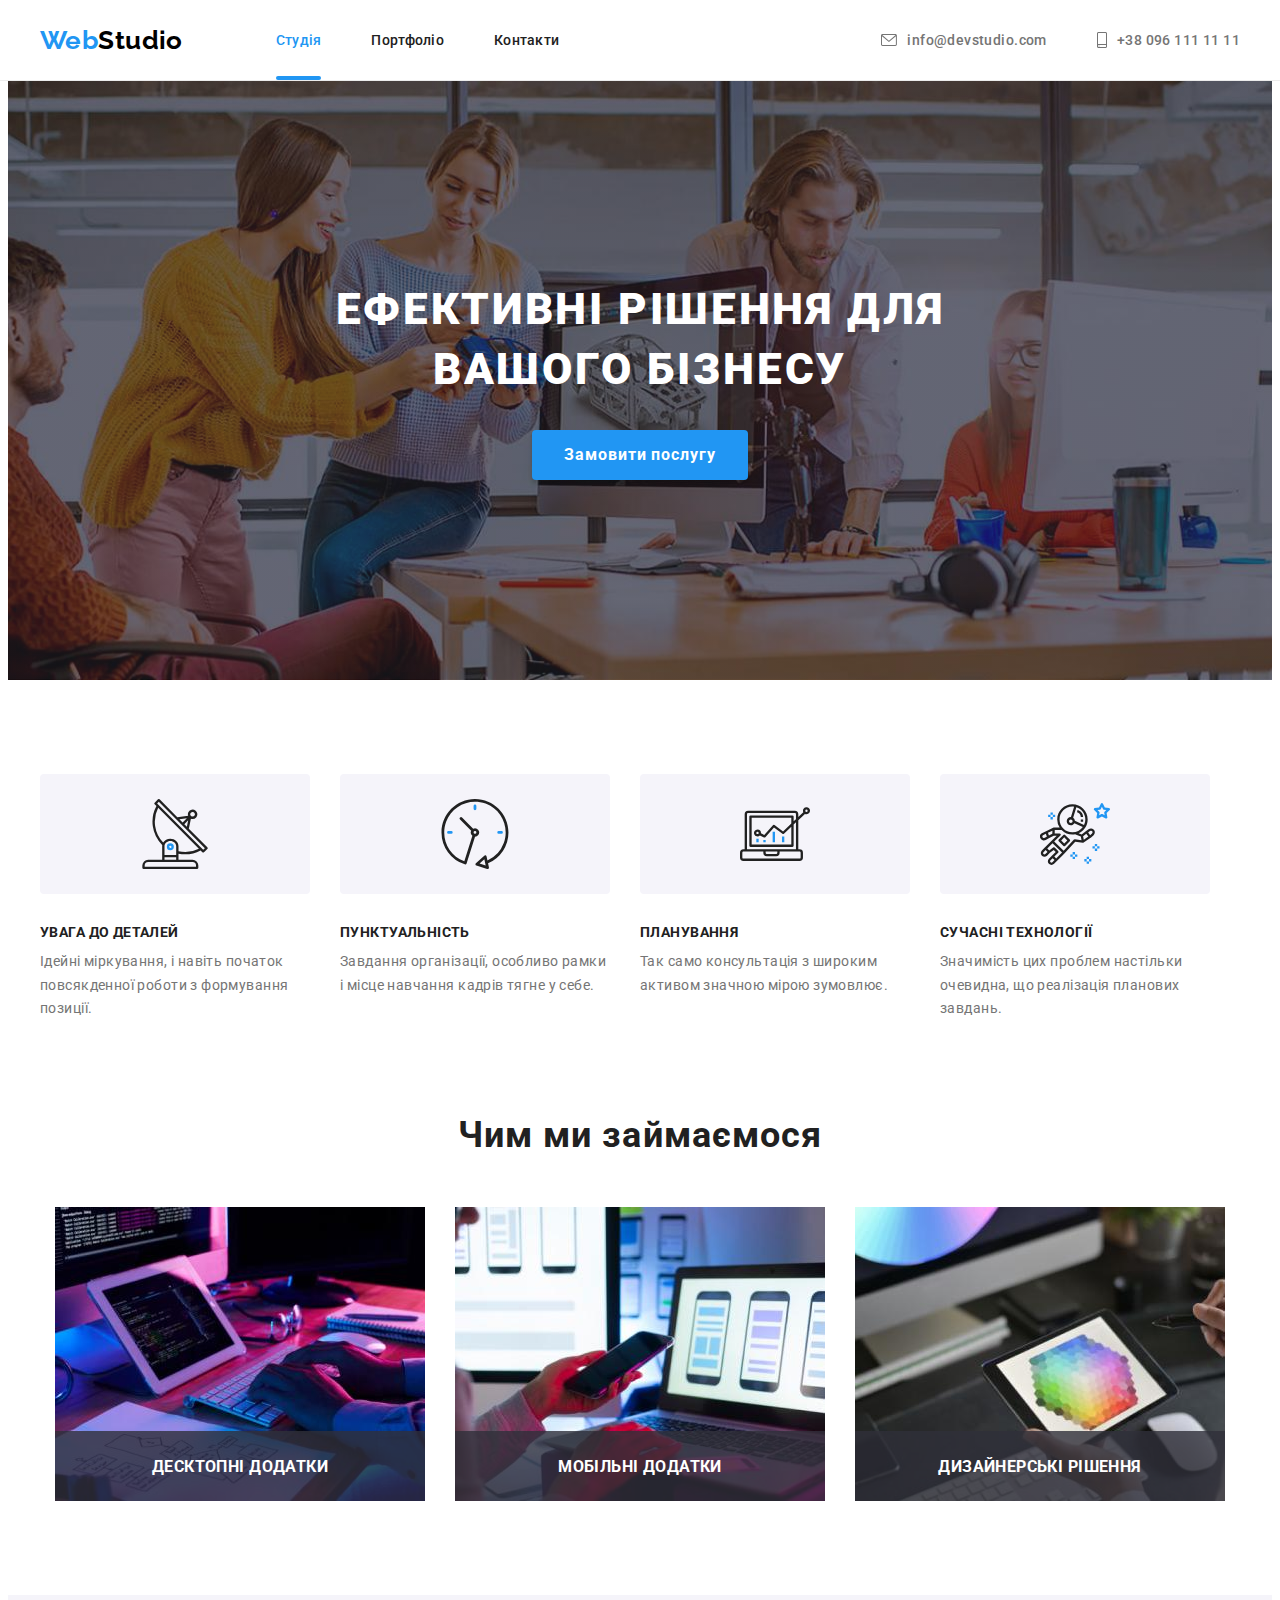
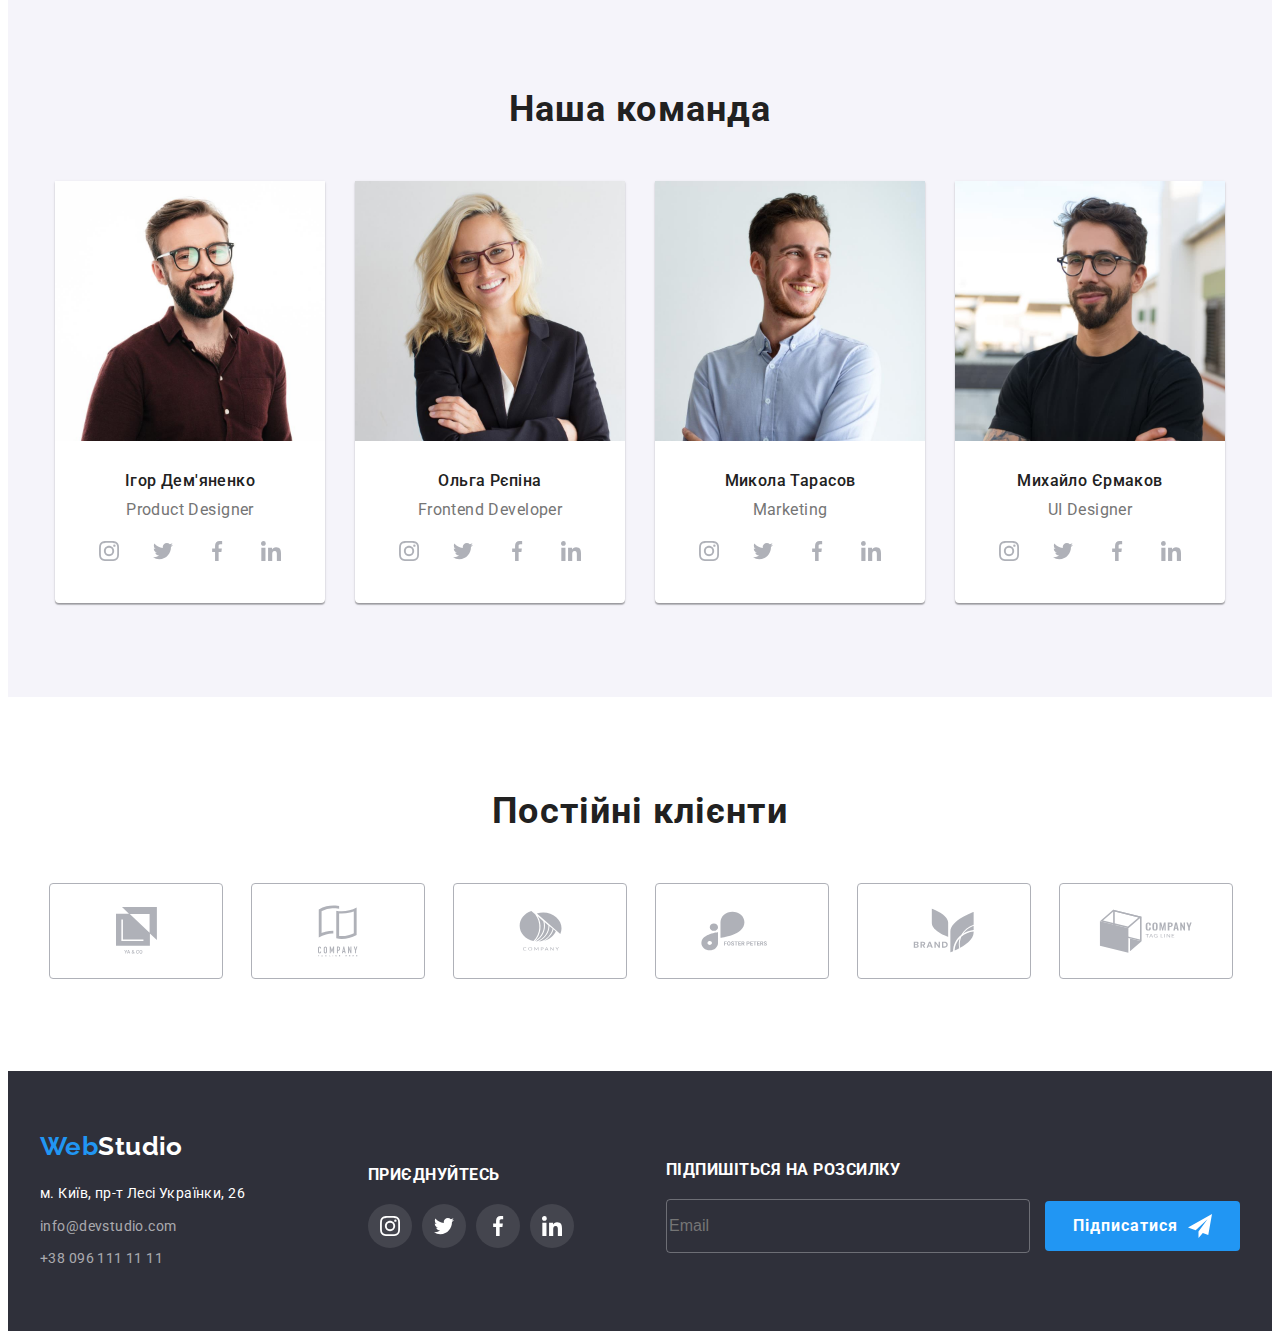
==== index.html @ 8e401e60 "update footer" ====
<!DOCTYPE html>
<html lang="uk">
  <head>
    <meta charset="UTF-8" />
    <meta
      http-equiv="X-UA-Compatible"
      content="IE=edge"
    />
    <meta
      name="viewport"
      content="width=device-width, initial-scale=1.0"
    />
    <title>Студія</title>
    <link
      rel="preconnect"
      href="https://fonts.googleapis.com"
    />
    <link
      rel="preconnect"
      href="https://fonts.gstatic.com"
      crossorigin
    />
    <link
      href="https://fonts.googleapis.com/css2?family=Raleway:wght@700&family=Roboto:wght@400;500;700;900&display=swap"
      rel="stylesheet"
    />
    <link
      rel="stylesheet"
      href="https://cdnjs.cloudflare.com/ajax/libs/modern-normalize/1.0.0/modern-normalize.min.css"
      integrity="sha512-ISS7cAi1PEhQ8jnbJpJZMd29NlhNj4AWYyLOSp2CE/CsHxTCu+r+t0D2yoJudVrd0/8fTVPUVDzY5Tvli75u/g=="
      crossorigin="anonymous"
    />
    <link
      rel="stylesheet"
      href="./css/styles.css"
    />
  </head>
  <body>
    <header class="header">
      <div class="container outline">
        <a class="logo link" href="./index.html">
          <span class="accent">Web</span>Studio</a
        >
        <nav>
          <ul class="header-nav list">
            <li class="nav-item">
              <a
                class="link current"
                href="./index.html"
                >Студія</a
              >
            </li>
            <li class="nav-item">
              <a
                class="link"
                href="./portfolio.html"
                >Портфоліо</a
              >
            </li>
            <li class="nav-item">
              <a class="link" href="">Контакти</a>
            </li>
          </ul>
        </nav>
        <ul class="contacts list">
          <li class="contacts-item">
            <a
              class="contacts-item link"
              href="mailto:info@devstudio.com"
            >
              <svg
                class="icon envelope"
                width="16"
                height="12"
              >
                <use
                  href="./images/icons.svg#icon-envelope"
                ></use>
              </svg>
              info@devstudio.com
            </a>
          </li>
          <li class="contacts-item">
            <a
              class="contacts-item link"
              href="tel:+380961111111"
            >
              <svg
                class="icon smartphone"
                width="10"
                height="16"
              >
                <use
                  href="./images/icons.svg#icon-smartphone"
                ></use>
              </svg>
              +38 096 111 11 11</a
            >
          </li>
        </ul>
      </div>
    </header>
    <main>
      <!-- section HERO  -->

      <section class="section hero">
        <div class="container">
          <h1 class="hero title">
            Ефективні рішення для вашого бізнесу
          </h1>
          <button
            data-modal-open
            type="button"
            class="hero-btn btn"
          >
            Замовити послугу
          </button>
        </div>
      </section>
      <!-- section FEATURES -->

      <section class="section features">
        <div class="container outline">
          <h2 class="visually-hidden">
            Особливості
          </h2>
          <ul class="feature-list list">
            <li>
              <div class="feature-icon">
                <svg
                  class="icon antenna"
                  width="70"
                  height="70"
                >
                  <use
                    href="./images/icons.svg#icon-antenna"
                  ></use>
                </svg>
              </div>
              <h3 class="feature-item subtitle">
                Увага до деталей
              </h3>
              <p class="feature-item text">
                Ідейні міркування, і навіть
                початок повсякденної роботи з
                формування позиції.
              </p>
            </li>
            <li>
              <div class="feature-icon">
                <svg
                  class="icon clock"
                  width="70"
                  height="70"
                >
                  <use
                    href="./images/icons.svg#icon-clock"
                  ></use>
                </svg>
              </div>
              <h3 class="feature-item subtitle">
                Пунктуальність
              </h3>
              <p class="feature-item text">
                Завдання організації, особливо
                рамки і місце навчання кадрів
                тягне у себе.
              </p>
            </li>
            <li>
              <div class="feature-icon">
                <svg
                  class="icon diagram"
                  width="70"
                  height="70"
                >
                  <use
                    href="./images/icons.svg#icon-diagram"
                  ></use>
                </svg>
              </div>
              <h3 class="feature-item subtitle">
                Планування
              </h3>
              <p class="feature-item text">
                Так само консультація з широким
                активом значною мірою зумовлює.
              </p>
            </li>
            <li>
              <div class="feature-icon">
                <svg
                  class="icon astronaut"
                  width="70"
                  height="70"
                >
                  <use
                    href="./images/icons.svg#icon-astronaut"
                  ></use>
                </svg>
              </div>
              <h3 class="feature-item subtitle">
                Сучасні технології
              </h3>
              <p class="feature-item text">
                Значимість цих проблем настільки
                очевидна, що реалізація планових
                завдань.
              </p>
            </li>
          </ul>
        </div>
      </section>
      <!-- --------------------- section WORK -->

      <section class="section work">
        <div class="container outline">
          <h2 class="work title">
            Чим ми займаємося
          </h2>
          <ul class="work-list list">
            <li class="work-item">
              <div class="thumb">
                <img
                  src="./images/fig1.jpg"
                  alt="Десктопні додатки"
                  width="370"
                  height="294"
                />
              </div>
              <div class="work-label">
                <h3>Десктопні додатки</h3>
              </div>
            </li>
            <li class="work-item">
              <div class="thumb">
                <img
                  src="./images/fig2.jpg"
                  alt="Мобільні додатки"
                  width="370"
                  height="294"
                />
              </div>
              <div class="work-label">
                <h3>Мобільні додатки</h3>
              </div>
            </li>
            <li class="work-item">
              <div class="thumb">
                <img
                  src="./images/fig3.jpg"
                  alt="Дизайнерські рішення"
                  width="370"
                  height="294"
                />
              </div>
              <div class="work-label">
                <h3>Дизайнерські рішення</h3>
              </div>
            </li>
          </ul>
        </div>
      </section>
      <!------------------------ section TEAM -------------------->
      <section class="section team">
        <div class="container outline">
          <h2 class="team title">Наша команда</h2>
          <ul class="team-list list">
            <li class="team-item">
              <img
                src="./images/img0.jpg"
                alt="Ігор Дем'яненко"
                width="270"
                height="260"
              />
              <div class="team-item-descr">
                <h3 class="team subtitle">
                  Ігор Дем'яненко
                </h3>
                <p lang="en" class="team text">
                  Product Designer
                </p>
                <ul class="team-socials list">
                  <li class="social-item">
                    <a
                      class="social-link"
                      href="https://www.instagram.com"
                      target="_blank"
                      rel="noopener noreferrer nofollow"
                    >
                      <svg
                        class="social-icon"
                        width="20"
                        height="20"
                      >
                        <use
                          href="./images/icons.svg#icon-instagram"
                        ></use>
                      </svg>
                    </a>
                  </li>
                  <li class="social-item">
                    <a
                      class="social-link"
                      href="https://www.twitter.com"
                      target="_blank"
                      rel="noopener noreferrer nofollow"
                    >
                      <svg
                        class="social-icon"
                        width="20"
                        height="20"
                      >
                        <use
                          href="./images/icons.svg#icon-twitter"
                        ></use>
                      </svg>
                    </a>
                  </li>
                  <li class="social-item">
                    <a
                      class="social-link"
                      href="https://www.facebook.com"
                      target="_blank"
                      rel="noopener noreferrer nofollow"
                    >
                      <svg
                        class="social-icon"
                        width="20"
                        height="20"
                      >
                        <use
                          href="./images/icons.svg#icon-facebook"
                        ></use>
                      </svg>
                    </a>
                  </li>
                  <li class="social-item">
                    <a
                      class="social-link"
                      href="https://www.linkedin.com"
                      target="_blank"
                      rel="noopener noreferrer nofollow"
                    >
                      <svg
                        class="social-icon"
                        width="20"
                        height="20"
                      >
                        <use
                          href="./images/icons.svg#icon-linkedin"
                        ></use>
                      </svg>
                    </a>
                  </li>
                </ul>
              </div>
            </li>
            <li class="team-item">
              <img
                src="./images/img1.jpg"
                alt="Ольга Рєпіна"
                width="270"
                height="260"
              />
              <div class="div team-item-descr">
                <h3 class="team subtitle">
                  Ольга Рєпіна
                </h3>
                <p lang="en" class="team text">
                  Frontend Developer
                </p>
                <ul class="team-socials list">
                  <li class="social-item">
                    <a
                      class="social-link"
                      href="https://www.instagram.com"
                      target="_blank"
                      rel="noopener noreferrer nofollow"
                    >
                      <svg
                        class="social-icon"
                        width="20"
                        height="20"
                      >
                        <use
                          href="./images/icons.svg#icon-instagram"
                        ></use>
                      </svg>
                    </a>
                  </li>
                  <li class="social-item">
                    <a
                      class="social-link"
                      href="https://www.twitter.com"
                      target="_blank"
                      rel="noopener noreferrer nofollow"
                    >
                      <svg
                        class="social-icon"
                        width="20"
                        height="20"
                      >
                        <use
                          href="./images/icons.svg#icon-twitter"
                        ></use>
                      </svg>
                    </a>
                  </li>
                  <li class="social-item">
                    <a
                      class="social-link"
                      href="https://www.facebook.com"
                      target="_blank"
                      rel="noopener noreferrer nofollow"
                    >
                      <svg
                        class="social-icon"
                        width="20"
                        height="20"
                      >
                        <use
                          href="./images/icons.svg#icon-facebook"
                        ></use>
                      </svg>
                    </a>
                  </li>
                  <li class="social-item">
                    <a
                      class="social-link"
                      href="https://www.linkedin.com"
                      target="_blank"
                      rel="noopener noreferrer nofollow"
                    >
                      <svg
                        class="social-icon"
                        width="20"
                        height="20"
                      >
                        <use
                          href="./images/icons.svg#icon-linkedin"
                        ></use>
                      </svg>
                    </a>
                  </li>
                </ul>
              </div>
            </li>
            <li class="team-item">
              <img
                src="./images/img2.jpg"
                alt="Микола Тарасов"
                width="270"
                height="260"
              />
              <div class="div team-item-descr">
                <h3 class="team subtitle">
                  Микола Тарасов
                </h3>
                <p lang="en" class="team text">
                  Marketing
                </p>
                <ul class="team-socials list">
                  <li class="social-item">
                    <a
                      class="social-link"
                      href="https://www.instagram.com"
                      target="_blank"
                      rel="noopener noreferrer nofollow"
                    >
                      <svg
                        class="social-icon"
                        width="20"
                        height="20"
                      >
                        <use
                          href="./images/icons.svg#icon-instagram"
                        ></use>
                      </svg>
                    </a>
                  </li>
                  <li class="social-item">
                    <a
                      class="social-link"
                      href="https://www.twitter.com"
                      target="_blank"
                      rel="noopener noreferrer nofollow"
                    >
                      <svg
                        class="social-icon"
                        width="20"
                        height="20"
                      >
                        <use
                          href="./images/icons.svg#icon-twitter"
                        ></use>
                      </svg>
                    </a>
                  </li>
                  <li class="social-item">
                    <a
                      class="social-link"
                      href="https://www.facebook.com"
                      target="_blank"
                      rel="noopener noreferrer nofollow"
                    >
                      <svg
                        class="social-icon"
                        width="20"
                        height="20"
                      >
                        <use
                          href="./images/icons.svg#icon-facebook"
                        ></use>
                      </svg>
                    </a>
                  </li>
                  <li class="social-item">
                    <a
                      class="social-link"
                      href="https://www.linkedin.com"
                      target="_blank"
                      rel="noopener noreferrer nofollow"
                    >
                      <svg
                        class="social-icon"
                        width="20"
                        height="20"
                      >
                        <use
                          href="./images/icons.svg#icon-linkedin"
                        ></use>
                      </svg>
                    </a>
                  </li>
                </ul>
              </div>
            </li>
            <li class="team-item">
              <img
                src="./images/img3.jpg"
                alt="Михайло Єрмаков"
                width="270"
                height="260"
              />
              <div class="team-item-descr">
                <h3 class="team subtitle">
                  Михайло Єрмаков
                </h3>
                <p lang="en" class="team text">
                  UI Designer
                </p>
                <ul class="team-socials list">
                  <li class="social-item">
                    <a
                      class="social-link"
                      href="https://www.instagram.com"
                      target="_blank"
                      rel="noopener noreferrer nofollow"
                    >
                      <svg
                        class="social-icon"
                        width="20"
                        height="20"
                      >
                        <use
                          href="./images/icons.svg#icon-instagram"
                        ></use>
                      </svg>
                    </a>
                  </li>
                  <li class="social-item">
                    <a
                      class="social-link"
                      href="https://www.twitter.com"
                      target="_blank"
                      rel="noopener noreferrer nofollow"
                    >
                      <svg
                        class="social-icon"
                        width="20"
                        height="20"
                      >
                        <use
                          href="./images/icons.svg#icon-twitter"
                        ></use>
                      </svg>
                    </a>
                  </li>
                  <li class="social-item">
                    <a
                      class="social-link"
                      href="https://www.facebook.com"
                      target="_blank"
                      rel="noopener noreferrer nofollow"
                    >
                      <svg
                        class="social-icon"
                        width="20"
                        height="20"
                      >
                        <use
                          href="./images/icons.svg#icon-facebook"
                        ></use>
                      </svg>
                    </a>
                  </li>
                  <li class="social-item">
                    <a
                      class="social-link"
                      href="https://www.linkedin.com"
                      target="_blank"
                      rel="noopener noreferrer nofollow"
                    >
                      <svg
                        class="social-icon"
                        width="20"
                        height="20"
                      >
                        <use
                          href="./images/icons.svg#icon-linkedin"
                        ></use>
                      </svg>
                    </a>
                  </li>
                </ul>
              </div>
            </li>
          </ul>
        </div>
      </section>
      <!-- --------------------- section CLIENTS--------------- -->
      <section class="section clients">
        <div class="container outline">
          <h2 class="clients title">
            Постійні клієнти
          </h2>
          <ul class="clients-list list">
            <li class="clients-item">
              <a
                class="client-link"
                href=""
                aria-label="YA&CO"
              >
                <svg
                  class="client-logo"
                  width="41"
                  height="47"
                >
                  <use
                    href="./images/icons.svg#icon-client-1"
                  ></use>
                </svg>
              </a>
            </li>
            <li class="clients-item">
              <a class="client-link" href="">
                <svg
                  class="client-logo"
                  width="40"
                  height="52"
                >
                  <use
                    href="./images/icons.svg#icon-client-2"
                  ></use>
                </svg>
              </a>
            </li>
            <li class="clients-item">
              <a class="client-link" href="">
                <svg
                  class="client-logo"
                  width="43"
                  height="41"
                >
                  <use
                    href="./images/icons.svg#icon-client-3"
                  ></use>
                </svg>
              </a>
            </li>
            <li class="clients-item">
              <a class="client-link" href="">
                <svg
                  class="client-logo"
                  width="84"
                  height="40"
                >
                  <use
                    href="./images/icons.svg#icon-client-4"
                  ></use>
                </svg>
              </a>
            </li>
            <li class="clients-item">
              <a class="client-link" href="">
                <svg
                  class="client-logo"
                  width="62"
                  height="45"
                >
                  <use
                    href="./images/icons.svg#icon-client-5"
                  ></use>
                </svg>
              </a>
            </li>
            <li class="clients-item">
              <a class="client-link" href="">
                <svg
                  class="client-logo"
                  width="94"
                  height="44"
                >
                  <use
                    href="./images/icons.svg#icon-client-6"
                  ></use>
                </svg>
              </a>
            </li>
          </ul>
        </div>
      </section>
    </main>
    <footer class="footer">
      <div class="container">
        <div class="footer-contacts">
          <a
            class="logo link"
            href="./index.html"
          >
            <span class="accent">Web</span
            ><span class="logo-second-color"
              >Studio</span
            ></a
          >
          <address class="address">
            <ul class="address-list list">
              <li class="addr-list-item">
                <a
                  class="address-item link"
                  href="https://goo.gl/maps/LDMniA5MoxQiVdcX9"
                  target="_blank"
                  rel="noopener noreferrer nofollow"
                  >м. Київ, пр-т Лесі Українки,
                  26</a
                >
              </li>
              <li class="addr-list-item">
                <a
                  class="address-item link"
                  href="mailto:info@devstudio.com"
                  >info@devstudio.com</a
                >
              </li>
              <li class="addr-list-item">
                <a
                  class="address-item link"
                  href="tel:+380961111111"
                  >+38 096 111 11 11</a
                >
              </li>
            </ul>
          </address>
        </div>
        <div class="joinup">
          <p>приєднуйтесь</p>
          <ul class="team-socials list">
            <li class="social-item">
              <a
                class="footer-social-link"
                href="https://www.instagram.com"
                target="_blank"
                rel="noopener noreferrer nofollow"
              >
                <svg
                  class="social-icon"
                  width="20"
                  height="20"
                >
                  <use
                    href="./images/icons.svg#icon-instagram"
                  ></use>
                </svg>
              </a>
            </li>
            <li class="social-item">
              <a
                class="footer-social-link"
                href="https://www.twitter.com"
                target="_blank"
                rel="noopener noreferrer nofollow"
              >
                <svg
                  class="social-icon"
                  width="20"
                  height="20"
                >
                  <use
                    href="./images/icons.svg#icon-twitter"
                  ></use>
                </svg>
              </a>
            </li>
            <li class="social-item">
              <a
                class="footer-social-link"
                href="https://www.facebook.com"
                target="_blank"
                rel="noopener noreferrer nofollow"
              >
                <svg
                  class="social-icon"
                  width="20"
                  height="20"
                >
                  <use
                    href="./images/icons.svg#icon-facebook"
                  ></use>
                </svg>
              </a>
            </li>
            <li class="social-item">
              <a
                class="footer-social-link"
                href="https://www.linkedin.com"
                target="_blank"
                rel="noopener noreferrer nofollow"
              >
                <svg
                  class="social-icon"
                  width="20"
                  height="20"
                >
                  <use
                    href="./images/icons.svg#icon-linkedin"
                  ></use>
                </svg>
              </a>
            </li>
          </ul>
        </div>
        <form
          class="subscribe-form"
          autocomplete="on"
          novalidate
        >
          <label
            for="email"
            class="subscribe-label"
            >Підпишіться на розсилку</label
          >
          <input
            class="input-email"
            type="email"
            name="email"
            id="email"
            placeholder="Email"
          />

          <button
            type="submit"
            class="submit-btn btn"
          >
            Підписатися
            <svg
              class="icon-send"
              width="24"
              height="24"
            >
              <use
                href="./images/icons.svg#icon-send"
              ></use>
            </svg>
          </button>
        </form>
      </div>
    </footer>
    <div data-modal class="backdrop is-hidden">
      <div class="modal">
        <button
          data-modal-close
          type="button"
          class="close-btn"
        >
          <svg
            class="icon cross"
            width="11"
            height="11"
          >
            <use
              href="./images/icons.svg#icon-cross-1"
            ></use>
          </svg>
        </button>
        <form></form>
      </div>
    </div>
    <script src="./js/modal.js"></script>
  </body>
</html>
---- css/styles.css ----
/*  цвет основного текста #757575
    вторичный цвет (заголовки) #212121
    цвет акцента #2196f3 */
:root {
  --card-set-gap: 30px;
  --logo-primary-color: #000000;
  --logo-secondaty-color: #ffffff;
  --text-primary-color: #757575;
  --icon-main-color: #afb1b8;
  --title-color: #212121;
  --hero-text-color: #ffffff;
  --accent-color: #2196f3;
  --bg-primary-color: #ffffff;
  --bg-secondary-color: #f5f4fa;
  --bg-footer-color: #2f303a;
  --btn-bg-color: #f5f4fa;
  --btn-text-color: #212121;
  --btn-second-text-color: #ffffff;
  --addr-secondary-color: rgba(
    255,
    255,
    255,
    0.6
  );
  --cubic: 0.4, 0, 0.2, 1;
}
body {
  background-color: var(--bg-primary-color);
  color: var(--text-primary-color);
  font-family: 'Roboto', sans-serif;
  font-size: 14px;
  letter-spacing: 0.03em;
}
h1,
h2,
h3,
p,
ul {
  margin: 0;
  padding: 0;
}
img {
  display: block;
  max-width: 100%;
  height: auto;
}
/* ------------------utilitary classes--------------------- */
/* .outline {
  outline: 2px solid tomato;
} */
.container {
  margin: 0 auto;
  width: 1200px;
  padding: 0px 15px;
}
.list {
  list-style: none;
}
.link {
  text-decoration: none;
  color: inherit;
}
.title {
  color: var(--title-color);
  font-size: 36px;
  text-align: center;
  line-height: 1.16;
  letter-spacing: 0.03em;
}
.subtitle {
  color: var(--title-color);
  font-weight: 700;
}
.link.current[href] {
  display: flex;
  flex-direction: column;
  color: var(--accent-color);
}
.btn {
  display: inline-block;
  font-family: inherit;
  font-weight: 500;
  text-align: center;
  font-size: 16px;
  letter-spacing: inherit;
  line-height: 1.62;
  background-color: var(--btn-bg-color);
  color: var(--btn-text-color);
  border-radius: 4px;
  border: 0px;
  cursor: pointer;
  transition: color 250ms
      cubic-bezier(var(--cubic)),
    background-color 250ms
      cubic-bezier(var(--cubic)),
    box-shadow 250ms cubic-bezier(var(--cubic));
}
.btn.current {
  transition: none;
}
.visually-hidden {
  position: absolute;
  width: 1px;
  height: 1px;
  margin: -1px;
  border: 0;
  padding: 0;
  white-space: nowrap;
  overflow: hidden;
}
/* ----------- text-color transition ------- */
.header-nav .link,
.contacts-item,
.address-item,
.footer-social-link {
  transition: color 250ms
    cubic-bezier(var(--cubic));
}
/* ---------------------------- header ------------------ */
.header {
  border-bottom: 1px solid #ececec;
  position: fixed;
  top: 0;
  left: 0;
  right: 0;
  height: 80px;
  z-index: 3;
  background-color: var(--bg-primary-color);
}
.header > .container {
  display: flex;

  align-items: center;
}
.logo {
  color: var(--logo-primary-color);
  font-family: 'Raleway', sans-serif;
  font-weight: 700;
  font-size: 26px;
  line-height: 1.19;
  margin-right: 93px;
}
.logo .accent {
  color: var(--accent-color);
}

.header-nav {
  display: flex;
}
.header-nav > .nav-item:not(:last-child) {
  margin-right: 50px;
}
.header-nav .link {
  display: flex;
  text-decoration: none;
  font-weight: 500;
  letter-spacing: 0.02em;
  color: var(--title-color);
  padding-top: 32px;
}
.header-nav .link::after {
  content: '';
  flex-grow: 1;
  height: 4px;
  background-color: var(--accent-color);
  border-radius: 2px;
  margin-top: 28px;
}
.header-nav .link:hover,
.header-nav .link:focus {
  color: var(--accent-color);
}

.contacts.list {
  display: flex;
  margin-left: auto;
}
.contacts-item {
  display: flex;
  align-items: center;
  color: inherit;
}
.contacts-item > .icon {
  fill: currentColor;
  margin-right: 10px;
}
.contacts.list > .contacts-item:not(:last-child) {
  margin-right: 50px;
}
.contacts .link {
  font-weight: 500;
}
.contacts-item:hover,
.contacts-item:focus {
  color: var(--accent-color);
  fill: var(--accent-color);
}
/* page -------------------------------INDEX-------------------------- */

/* ----------------------------section Hero */

.section.hero {
  margin-top: 80px;
  background-color: var(--bg-footer-color);
  padding-top: 200px;
  padding-bottom: 200px;
  background-image: linear-gradient(
      rgba(47, 48, 58, 0.4),
      rgba(47, 48, 58, 0.4)
    ),
    url(../images/header-bgd-image.jpg);
  background-repeat: no-repeat;
  background-position: center;
  background-size: cover;
  max-width: 1600px;
  margin-left: auto;
  margin-right: auto;
}
.hero .container {
  display: flex;
  flex-direction: column;
  align-items: center;
}

.hero.title {
  margin-bottom: 30px;
  max-width: 696px;
  font-weight: 900;
  font-size: 44px;
  line-height: 1.36;
  letter-spacing: 0.06em;
  text-transform: uppercase;
  color: var(--hero-text-color);
}
.hero-btn.btn {
  padding: 10px 32px 10px 32px;
  background-color: var(--accent-color);
  box-shadow: 0px 4px 4px rgba(0, 0, 0, 0.15);
  font-weight: 700;
  font-size: 16px;
  line-height: 1.87;
  letter-spacing: 0.06em;
  color: var(--hero-text-color);
}
.backdrop.is-hidden {
  opacity: 0;
  visibility: collapse;
  pointer-events: none;
}
.backdrop {
  position: fixed;
  opacity: 1;
  z-index: 2;
  top: 0;
  left: 0;
  height: 100%;
  width: 100%;
  background-color: rgb(0, 0, 0, 0.2);
  transition: opacity 250ms
      cubic-bezier(var(--cubic)),
    visibility 250ms cubic-bezier(var(--cubic));
}
.backdrop.is-hidden .modal {
  transform: translate(-50%, -50%) scale(0.5);
}
.modal {
  position: absolute;
  width: 528px;
  height: 581px;
  padding: 40px 0;
  top: 50%;
  left: 50%;
  transform: translate(-50%, -50%) scale(1);
  transition: transform 250ms
    cubic-bezier(var(--cubic));
  box-shadow: 0px 1px 3px rgba(0, 0, 0, 0.12),
    0px 1px 1px rgba(0, 0, 0, 0.14),
    0px 2px 1px rgba(0, 0, 0, 0.2);
  border-radius: 4px;
  background-color: var(--bg-primary-color);
}
.close-btn {
  position: absolute;
  display: flex;
  width: 30px;
  height: 30px;
  top: 8px;
  right: 8px;
  border-radius: 50%;
  background-color: transparent;
  border: 1px solid rgba(0, 0, 0, 0.1);
  justify-content: center;
  align-items: center;
  cursor: pointer;
}
/* ----------------------------- section Features */
.features .container {
  display: flex;
  padding-top: 94px;
  padding-bottom: 94px;
}
.feature-list {
  display: flex;
}
.feature-icon {
  display: inline-flex;
  min-width: 270px;
  min-height: 120px;
  align-items: center;
  justify-content: center;
  background: var(--bg-secondary-color);
  border-radius: 4px;
  margin-bottom: 30px;
}
.feature-list > li {
  display: block;
  max-width: 270px;
  margin-right: 30px;
}
.feature-item.subtitle {
  display: block;
  margin-bottom: 10px;
  font-size: 14px;
  text-transform: uppercase;
}
.feature-item.text {
  line-height: 1.71;
}
/* ------------------------------ section WORKS */
.work .container {
  display: flex;
  flex-direction: column;
  padding-bottom: 94px;
}
.work.title {
  display: block;
  margin: 0 auto 50px;
}
.work-list {
  display: flex;
  justify-content: center;
}
.work-list > .work-item:not(:last-child) {
  margin-right: 30px;
}
.work-item {
  position: relative;
}
.work-label {
  position: absolute;
  display: flex;
  z-index: 1;
  width: 100%;
  height: 70px;
  bottom: 0;
  justify-content: center;
  align-items: center;
  text-transform: uppercase;
  text-align: center;
  color: var(--bg-primary-color);
  background-color: rgba(47, 48, 58, 0.8);
}
/* ------------------------------section Team */
.section.team {
  background-color: var(--bg-secondary-color);
}
.team .container {
  display: flex;
  padding-top: 94px;
  padding-bottom: 94px;
  flex-direction: column;
}
.team.title {
  margin-bottom: 50px;
}
.team-list {
  display: flex;
  justify-content: center;
}
.team-list > .team-item:not(:last-child) {
  margin-right: 30px;
}

.team-item {
  box-shadow: 0px 1px 3px rgba(0, 0, 0, 0.12),
    0px 1px 1px rgba(0, 0, 0, 0.14),
    0px 2px 1px rgba(0, 0, 0, 0.2);
  border-radius: 0px 0px 4px 4px;
  background-color: #ffffff;
}
.team-item-descr {
  padding: 30px 0;
}
.team.subtitle {
  margin-bottom: 10px;
  text-align: center;
  font-weight: 500;
}
.team.text {
  text-align: center;
  font-size: 16px;
  line-height: 1.19;
  margin-bottom: 10px;
}
.team-socials {
  display: flex;
  justify-content: center;
  align-items: center;
}
.social-item {
  width: 44px;
  height: 44px;
}
.social-item:not(:last-child) {
  margin-right: 10px;
}
.social-link {
  display: flex;
  height: 100%;
  width: 100%;
  justify-content: center;
  align-items: center;
  border-radius: 50%;
  color: var(--icon-main-color);
  transition: color 250ms
      cubic-bezier(var(--cubic)),
    background-color 250ms
      cubic-bezier(var(--cubic));
}
.social-link:hover,
.social-link:focus {
  background-color: var(--accent-color);
  color: var(--bg-primary-color);
}
.social-icon {
  fill: currentColor;
}
/* ------------------------------ section CLIENTS */
.clients > .container {
  padding-top: 94px;
  padding-bottom: 94px;
}
.clients .title {
  margin-bottom: 50px;
}
.clients-list {
  display: flex;
  justify-content: center;
}

.clients-item:not(:last-child) {
  margin-right: 30px;
}
.client-link {
  min-width: 170px;
  min-height: 92px;
  border: 1px solid;
  border-color: var(--icon-main-color);
  border-radius: 4px;
  display: flex;
  height: 100%;
  width: 100%;
  color: var(--icon-main-color);
  align-items: center;
  justify-content: center;
  transition: color 250ms
      cubic-bezier(var(--cubic)),
    border-color 250ms cubic-bezier(var(--cubic));
}

.client-link:hover {
  color: var(--accent-color);
  border-color: var(--accent-color);
}
.client-logo {
  fill: currentColor;
}
/* --------------------------------page --PORTFOLIO-- */
/* ----------------------------section PORTFOLIO */
.section.portfolio {
  padding-top: 94px;
  padding-bottom: 94px;
}
/* ------------------------- portfolio filter buttons area -- */
.btn-list {
  display: flex;
  justify-content: center;
  margin-bottom: 50px;
}
.btn-list > .btn-item:not(:last-child) {
  margin-right: 8px;
}
.portf-btn.btn.current {
  padding: 6px 25px;
  color: var(--btn-second-text-color);
  background-color: var(--accent-color);
  box-shadow: 0px 3px 1px rgba(0, 0, 0, 0.1),
    0px 1px 2px rgba(0, 0, 0, 0.08),
    0px 2px 2px rgba(0, 0, 0, 0.12);
}
.portf-btn {
  padding: 6px 22px;
}
.btn:hover,
.btn:focus {
  color: var(--hero-text-color);
  background-color: var(--accent-color);
  box-shadow: 0px 3px 1px rgba(0, 0, 0, 0.1),
    0px 1px 2px rgba(0, 0, 0, 0.08),
    0px 2px 2px rgba(0, 0, 0, 0.12);
}
/* -------------------------------------- portfolio content area -- */

.portf-list {
  display: flex;
  flex-wrap: wrap;
  margin-top: calc(-1 * var(--card-set-gap));
  margin-left: calc(-1 * var(--card-set-gap));
}
.portf-list > .portf-item {
  flex-basis: calc(
    100% / 3 - var(--card-set-gap)
  );
  margin-top: var(--card-set-gap);
  margin-left: var(--card-set-gap);
  transition: box-shadow 250ms
    cubic-bezier(var(--cubic));
}
.portf-list > .portf-item:hover {
  box-shadow: 0px 4px 4px rgba(0, 0, 0, 0.25);
}
.portf-thumb {
  position: relative;
  overflow: hidden;
}
.portf-thumb .overlay {
  position: absolute;
  width: 100%;
  height: 100%;
  bottom: 0;
  left: 0;
  background-color: rgba(33, 150, 243, 0.9);
  color: var(--bg-primary-color);
  font-size: 18px;
  line-height: 1.55;
  padding: 63px 24px;
  transform: translatey(101%);
  transition: transform 250ms
    cubic-bezier(var(--cubic));
}
.portf-item:hover .overlay {
  transform: translatey(0%);
}
.portf-item-descr {
  padding: 20px 24px;
  border: 1px solid #eeeeee;
}
.portf-item.subtitle {
  font-size: 18px;
  line-height: 2;
  letter-spacing: 0.06em;
  margin-bottom: 4px;
}
.portf-item.text {
  font-size: 16px;
  line-height: 1.88;
}

/* ------------------------------ footer */
/* ----------- footer transition ------- */
.footer {
  background-color: var(--bg-footer-color);
  padding-top: 60px;
  padding-bottom: 60px;
}
.footer .container {
  display: flex;
  justify-content: space-between;
  align-items: center;
}
.logo-second-color {
  color: var(--logo-secondaty-color);
}
.logo.link {
  display: flex;
}
.address-list {
  display: flex;
  flex-direction: column;
  margin-top: 20px;
}
.address-list > .addr-list-item:not(:last-child) {
  margin-bottom: 9px;
}
.address-item {
  text-align: left;
  font-style: normal;
  text-decoration: none;
  color: var(--logo-secondaty-color);
  line-height: 1.71;
}
.address-item[href^='mail'],
.address-item[href^='tel'] {
  color: var(--addr-secondary-color);
}
.address-item:hover,
.address-item:focus {
  color: var(--accent-color);
}
.joinup {
  display: flex;
  flex-direction: column;
}
.joinup > p {
  padding-top: 12px;
  font-weight: 700;
  font-size: 16px;
  line-height: 1.14;
  letter-spacing: 0.03em;
  color: var(--logo-secondaty-color);
  text-transform: uppercase;
  margin-bottom: 20px;
}
.social-item {
  border-radius: 50%;
}
.footer-social-link {
  display: flex;
  height: 100%;
  width: 100%;
  justify-content: center;
  align-items: center;
  border-radius: 50%;
  background-color: rgba(255, 255, 255, 0.1);
  color: var(--logo-secondaty-color);
  transition: background-color 250ms
    cubic-bezier(var(--cubic));
}
.footer-social-link:hover,
.footer-social-link:focus {
  background-color: var(--accent-color);
}
.subscribe-label {
  display: flex;
  flex-direction: column;
  padding-top: 12px;
  margin-bottom: 20px;
  font-weight: 700;
  font-size: 16px;
  line-height: 1.14;
  letter-spacing: 0.03em;
  color: var(--logo-secondaty-color);
  text-transform: uppercase;
}
.input-email {
  width: 358px;
  height: 50px;
  color: var(--bg-primary-color);
  font-weight: 400;
  font-size: 16px;
  line-height: 1.25;
  margin-right: 12px;
  background-color: inherit;
  border: 1px solid rgba(255, 255, 255, 0.3);
  border-radius: 4px;
}
.submit-btn {
  display: inline-flex;
  align-items: center;
  padding: 10px 28px;
  color: var(--bg-primary-color);
  fill: currentColor;
  font-weight: 700;
  font-size: 16px;
  line-height: 1.875;
  letter-spacing: 0.06em;
  background-color: var(--accent-color);
}
.icon-send {
  margin-left: 10px;
}
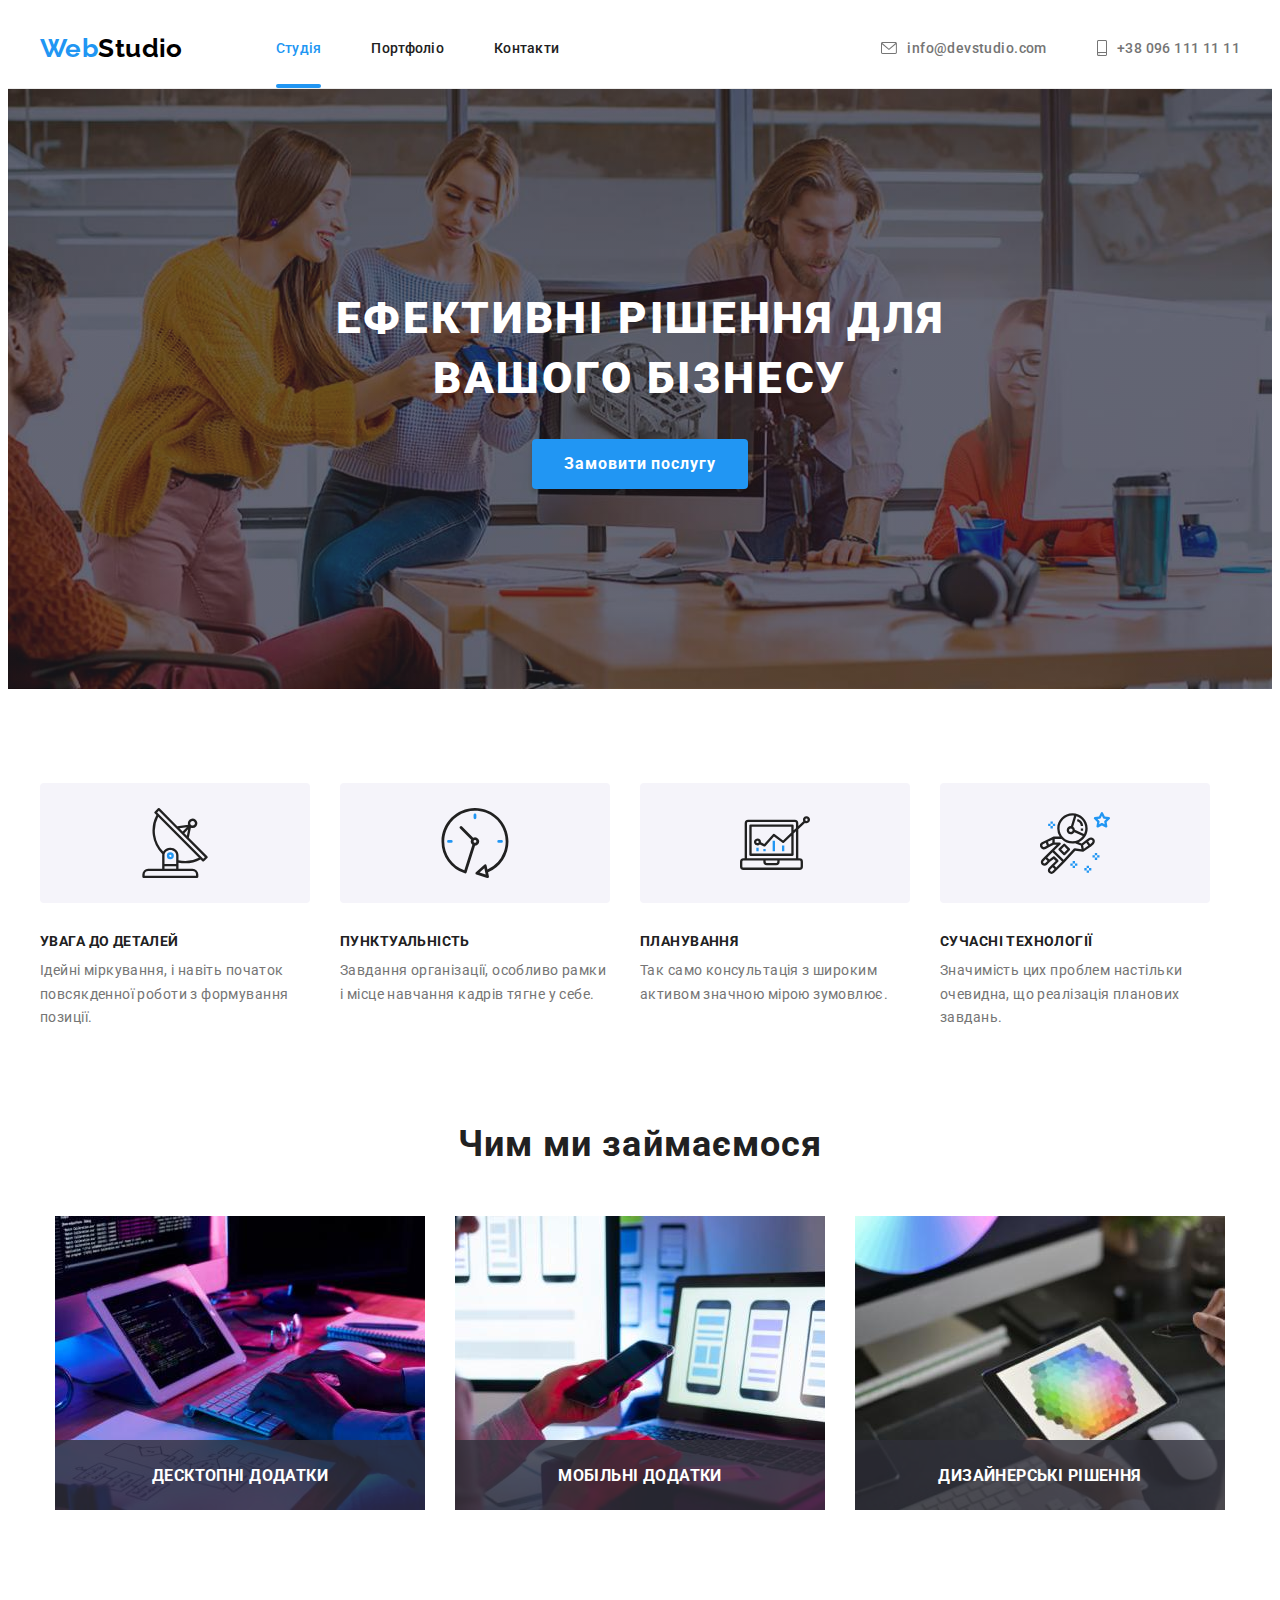
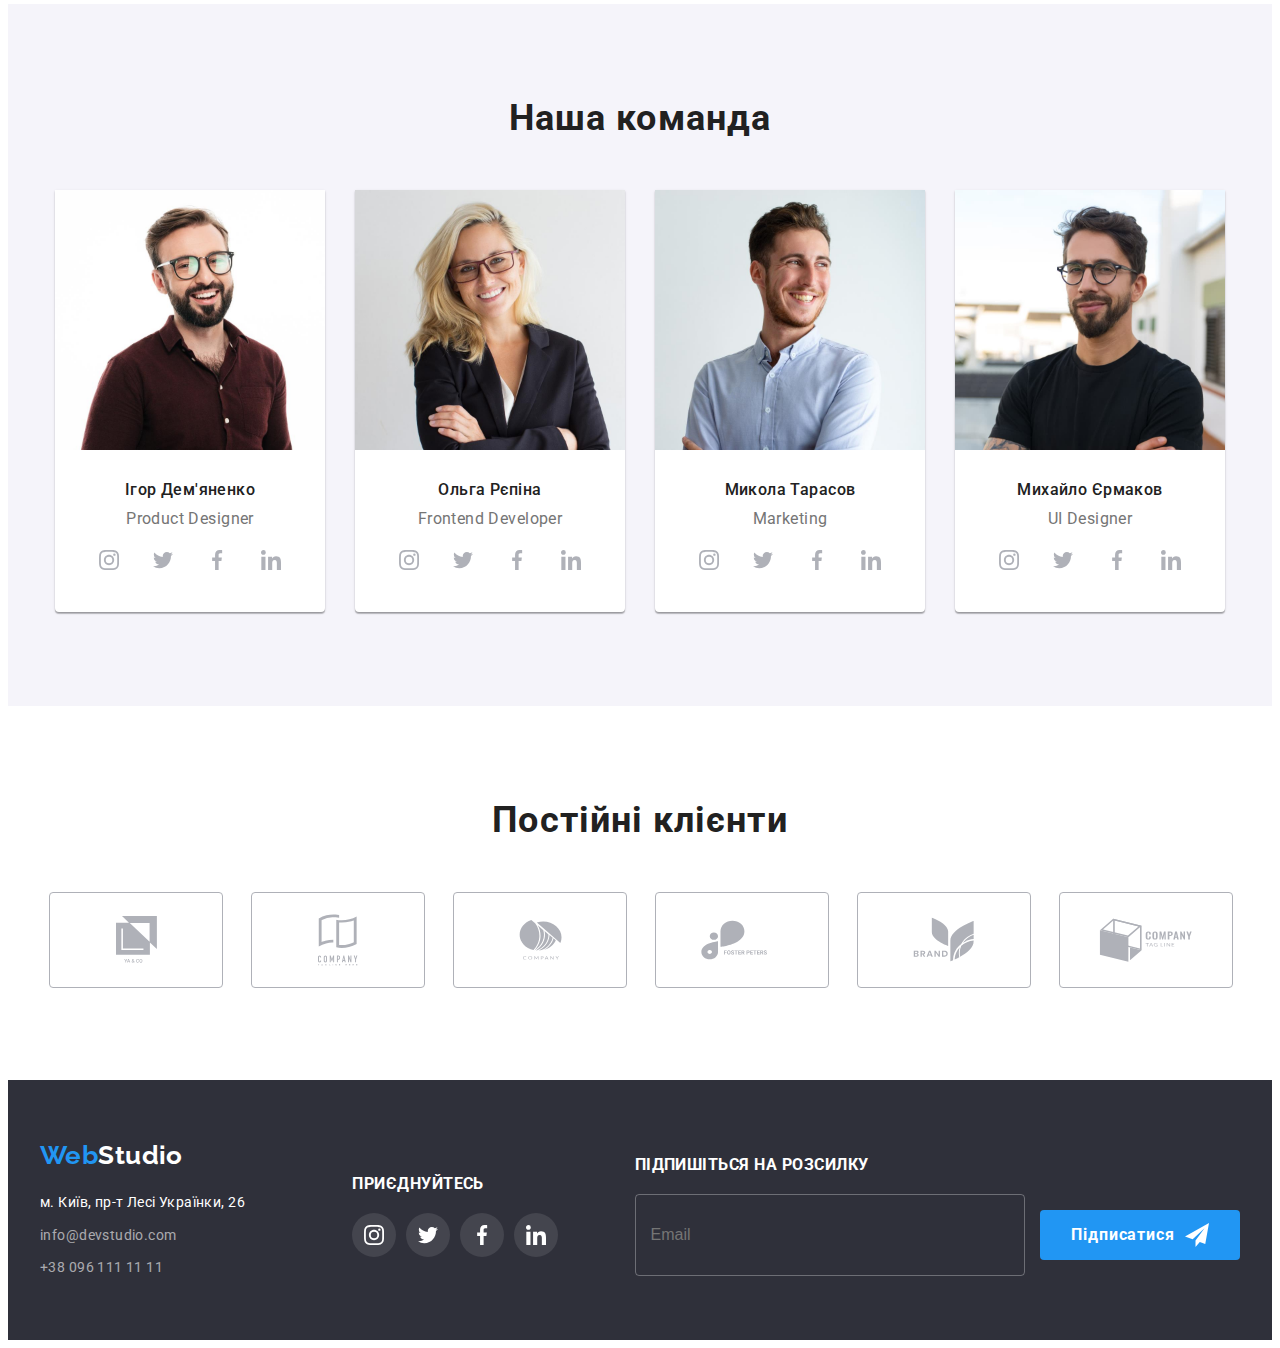
==== commit 4478a0f7: "HW-6 ready" ====
--- a/index.html
+++ b/index.html
@@ -893,7 +893,112 @@
             ></use>
           </svg>
         </button>
-        <form></form>
+        <p class="modal-header">
+          Залиште свої дані, ми вам передзвонимо
+        </p>
+        <form class="modal-form">
+          <label for="username">Ім'я </label>
+
+          <div class="modal-form-wrap">
+            <input
+              class="modal-form-contacts"
+              type="text"
+              name="username"
+              id="username"
+            />
+            <svg
+              class="modal-form-icon"
+              width="12"
+              height="12"
+            >
+              <use
+                href="./images/icons.svg#icon-person"
+              ></use>
+            </svg>
+          </div>
+          <label for="tel">Телефон</label>
+          <div class="modal-form-wrap">
+            <input
+              class="modal-form-contacts"
+              type="tel"
+              name="tel"
+              id="tel"
+            />
+            <svg
+              class="modal-form-icon"
+              width="12"
+              height="12"
+            >
+              <use
+                href="./images/icons.svg#icon-phone"
+              ></use>
+            </svg>
+          </div>
+          <label for="email">Пошта </label>
+          <div class="modal-form-wrap">
+            <input
+              class="modal-form-contacts"
+              type="email"
+              name="email"
+              id="email"
+            />
+            <svg
+              class="modal-form-icon"
+              width="12"
+              height="12"
+            >
+              <use
+                href="./images/icons.svg#icon-mail"
+              ></use>
+            </svg>
+          </div>
+
+          <label for="comment">Коментар</label>
+          <textarea
+            class="modal-form-contacts comment"
+            name="comment"
+            id="comment"
+            placeholder="Введіть текст"
+          ></textarea>
+
+          <div class="modal-form-wrap policy">
+            <input
+              class="modal-policy-input visually-hidden"
+              type="checkbox"
+              name="policy"
+              id="policy"
+            />
+            <label
+              class="modal-policy-label"
+              for="policy"
+            >
+              <span class="modal-policy-chkbox">
+                <svg width="11" height="8">
+                  <use
+                    href="./images/icons.svg#icon-check"
+                  ></use>
+                </svg>
+              </span>
+              <p>
+                Погоджуюся з розсилкою та приймаю
+              </p>
+              <a
+                class="policy-link"
+                href="/"
+                target="_blank"
+                rel="noopener noreferrer nofollow"
+              >
+                Умови договору</a
+              >
+            </label>
+          </div>
+        </form>
+        <button
+          type="submit"
+          class="submit-btn btn"
+        >
+          Відправити
+        </button>
       </div>
     </div>
     <script src="./js/modal.js"></script>
--- a/css/styles.css
+++ b/css/styles.css
@@ -119,7 +119,7 @@
 /* ---------------------------- header ------------------ */
 .header {
   border-bottom: 1px solid #ececec;
-  position: fixed;
+  /* position: fixed; */
   top: 0;
   left: 0;
   right: 0;
@@ -200,7 +200,7 @@
 /* ----------------------------section Hero */
 
 .section.hero {
-  margin-top: 80px;
+  /* margin-top: 80px; */
   background-color: var(--bg-footer-color);
   padding-top: 200px;
   padding-bottom: 200px;
@@ -242,6 +242,7 @@
   letter-spacing: 0.06em;
   color: var(--hero-text-color);
 }
+/* --------------------------------- modal window ---------------- */
 .backdrop.is-hidden {
   opacity: 0;
   visibility: collapse;
@@ -267,17 +268,25 @@
   position: absolute;
   width: 528px;
   height: 581px;
-  padding: 40px 0;
+  padding: 40px;
   top: 50%;
   left: 50%;
   transform: translate(-50%, -50%) scale(1);
-  transition: transform 250ms
-    cubic-bezier(var(--cubic));
   box-shadow: 0px 1px 3px rgba(0, 0, 0, 0.12),
     0px 1px 1px rgba(0, 0, 0, 0.14),
     0px 2px 1px rgba(0, 0, 0, 0.2);
   border-radius: 4px;
   background-color: var(--bg-primary-color);
+  transition: transform 250ms
+    cubic-bezier(var(--cubic));
+}
+.modal > button > svg {
+  fill: currentColor;
+  transition: fill 250ms
+    cubic-bezier(var(--cubic));
+}
+.modal:focus-within > button > svg {
+  fill: var(--accent-color);
 }
 .close-btn {
   position: absolute;
@@ -292,6 +301,103 @@
   justify-content: center;
   align-items: center;
   cursor: pointer;
+}
+.modal-header {
+  margin-bottom: 12px;
+  font-size: 20px;
+  font-weight: 700;
+  line-height: 1.15;
+  color: var(--btn-text-color);
+  text-align: center;
+}
+.modal-form {
+  display: flex;
+  flex-direction: column;
+}
+.modal-form > label {
+  margin-bottom: 4px;
+}
+.modal-form-wrap {
+  position: relative;
+  margin-bottom: 10px;
+  display: block;
+  color: var(--btn-text-color);
+}
+
+.modal-form-icon {
+  position: absolute;
+  top: 50%;
+  left: 15px;
+  transform: translateY(-50%);
+}
+.modal-form-contacts {
+  height: 40px;
+  width: 100%;
+  fill: currentColor;
+  padding: 12px 16px 12px 42px;
+  border: 1px solid rgba(33, 33, 33, 0.2);
+  border-radius: 4px;
+  transition: border-color 250ms
+      cubic-bezier(var(--cubic)),
+    outline-color 250ms cubic-bezier(var(--cubic));
+}
+.modal-form-contacts:focus {
+  border-color: var(--accent-color);
+  outline-color: var(--accent-color);
+}
+.modal-form-contacts + svg {
+  transition: color 250ms
+    cubic-bezier(var(--cubic));
+}
+
+.modal-form-contacts:focus + svg {
+  color: var(--accent-color);
+}
+.modal-form-icon {
+  fill: currentColor;
+}
+.comment {
+  height: 120px;
+  resize: none;
+  padding-left: 12px;
+  margin-bottom: 20px;
+}
+
+.modal-form-contacts.comment::placeholder {
+  color: rgba(117, 117, 117, 0.5);
+}
+label.modal-policy-label {
+  position: relative;
+  display: flex;
+  justify-content: space-evenly;
+  margin-bottom: 40px;
+}
+.modal-policy-chkbox {
+  display: flex;
+  justify-content: center;
+  align-items: center;
+  width: 16px;
+  height: 15px;
+  border: 2px solid var(--btn-text-color);
+}
+.modal-policy-chkbox svg {
+  fill: transparent;
+}
+.modal-policy-input:checked + label > span {
+  border: none;
+  border-radius: 2px;
+  background-color: var(--accent-color);
+}
+.modal-policy-input:checked + label > span > svg {
+  fill: var(--bg-primary-color);
+}
+.policy-link {
+  color: var(--accent-color);
+}
+.modal > .submit-btn {
+  display: block;
+  margin-left: auto;
+  margin-right: auto;
 }
 /* ----------------------------- section Features */
 .features .container {
@@ -655,6 +761,7 @@
 .input-email {
   width: 358px;
   height: 50px;
+  padding: 15px;
   color: var(--bg-primary-color);
   font-weight: 400;
   font-size: 16px;
@@ -667,6 +774,9 @@
 .submit-btn {
   display: inline-flex;
   align-items: center;
+  justify-content: center;
+  height: 50px;
+  width: 200px;
   padding: 10px 28px;
   color: var(--bg-primary-color);
   fill: currentColor;
